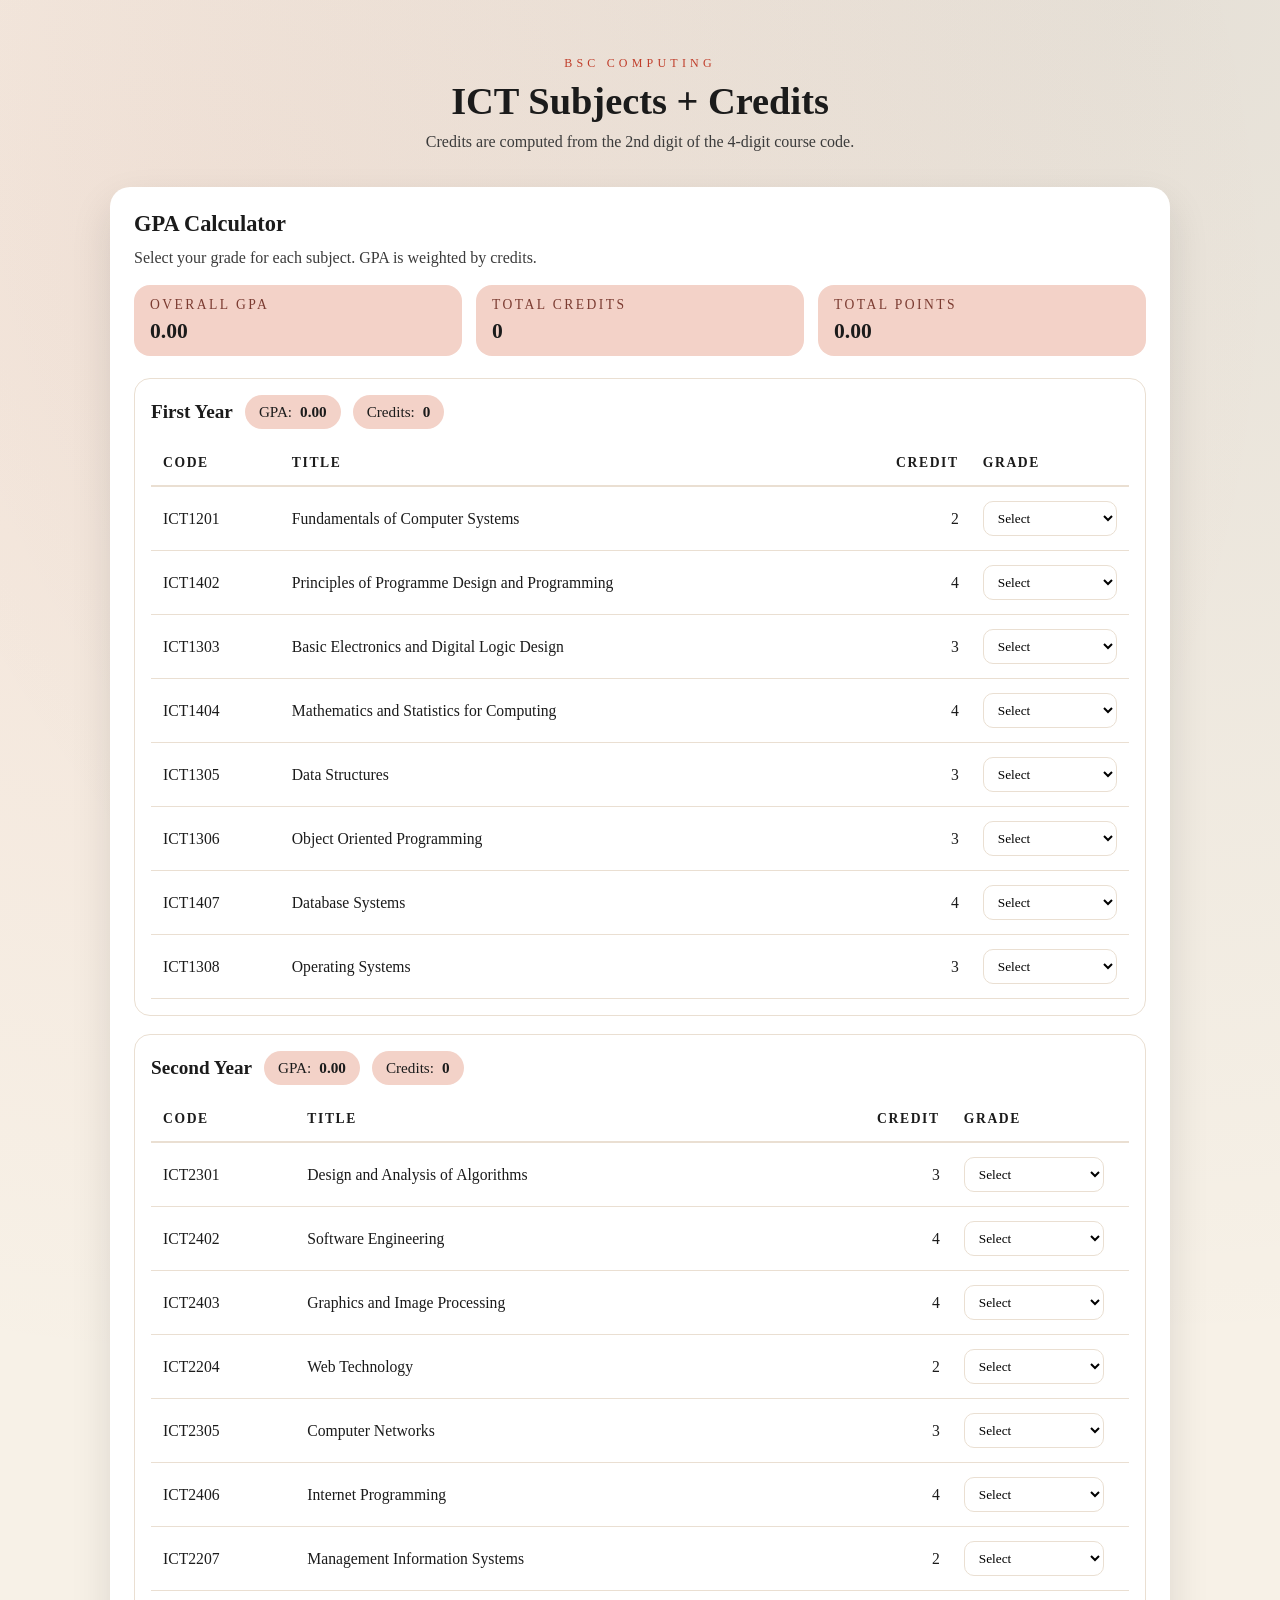
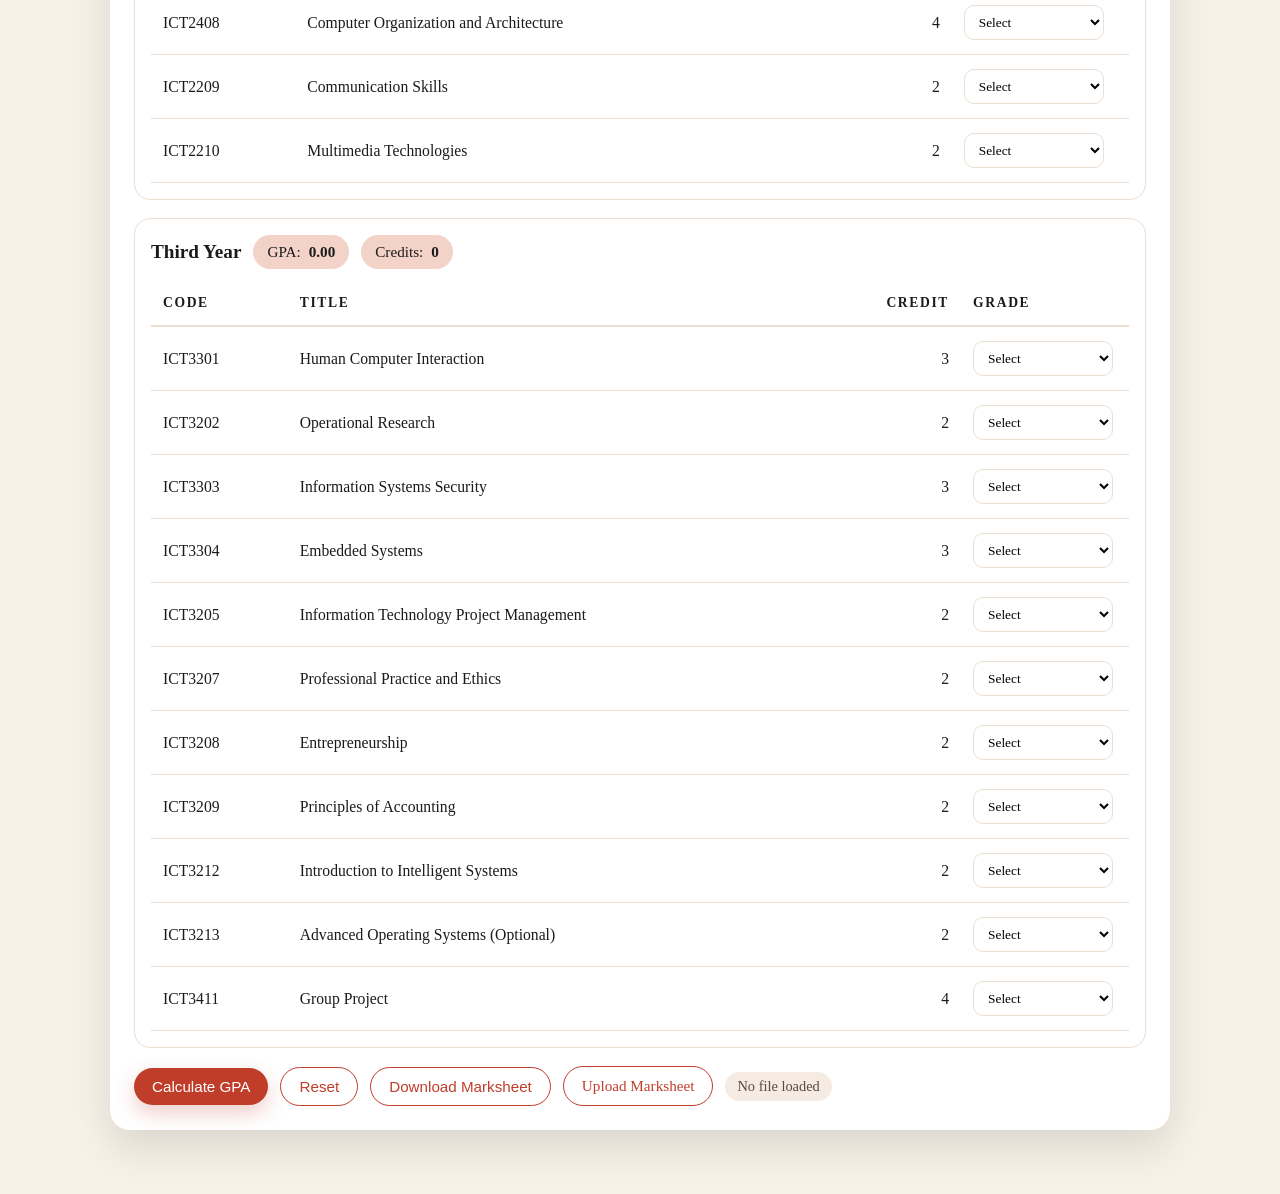
==== index.html @ 3b8036d1 "Add files via upload" ====
<!doctype html>
<html lang="en">
  <head>
    <meta charset="utf-8" />
    <meta name="viewport" content="width=device-width, initial-scale=1" />
    <title>ICT Subjects Credits</title>
    <link rel="stylesheet" href="styles.css" />
  </head>
  <body>
    <header class="hero">
      <div class="hero__inner">
        <p class="eyebrow">BSc Computing</p>
        <h1>ICT Subjects + Credits</h1>
        <p class="subtitle">Credits are computed from the 2nd digit of the 4-digit course code.</p>
      </div>
    </header>

    <main class="container">
      <section class="card">
        <div class="card__head">
          <h2>GPA Calculator</h2>
        </div>
        <p class="note">Select your grade for each subject. GPA is weighted by credits.</p>

        <div class="gpa-summary">
          <div class="summary-card">
            <span>Overall GPA</span>
            <strong id="gpaValue">0.00</strong>
          </div>
          <div class="summary-card">
            <span>Total Credits</span>
            <strong id="gpaCredits">0</strong>
          </div>
          <div class="summary-card">
            <span>Total Points</span>
            <strong id="gpaPoints">0.00</strong>
          </div>
        </div>

        <div id="gpaTables"></div>

        <div class="actions">
          <button class="btn" id="calcGpa">Calculate GPA</button>
          <button class="btn btn--ghost" id="resetGpa" type="button">Reset</button>
          <button class="btn btn--ghost" id="downloadSheet" type="button">Download Marksheet</button>
          <label class="btn btn--ghost" for="uploadSheet">Upload Marksheet</label>
          <input id="uploadSheet" type="file" accept="application/json" hidden />
          <div class="status" id="sheetStatus">No file loaded</div>
        </div>
      </section>
    </main>

    <script src="app.js"></script>
  </body>
</html>
---- styles.css ----
:root {
  --bg: #f7f1e7;
  --ink: #1b1b1b;
  --accent: #c03d2a;
  --accent-soft: #f3d2c8;
  --card: #ffffff;
  --grid: #eadfd2;
  --shadow: 0 18px 40px rgba(27, 27, 27, 0.12);
}

* {
  box-sizing: border-box;
}

body {
  margin: 0;
  font-family: "Georgia", "Times New Roman", serif;
  color: var(--ink);
  background:
    radial-gradient(circle at 15% 10%, rgba(192, 61, 42, 0.08), transparent 40%),
    radial-gradient(circle at 90% 0%, rgba(27, 27, 27, 0.08), transparent 45%),
    var(--bg);
}

.hero {
  padding: 56px 20px 36px;
  text-align: center;
}

.hero__inner {
  max-width: 900px;
  margin: 0 auto;
}

.eyebrow {
  margin: 0 0 8px;
  text-transform: uppercase;
  letter-spacing: 0.35em;
  font-size: 12px;
  color: var(--accent);
}

h1 {
  margin: 0 0 10px;
  font-size: clamp(2.2rem, 3vw, 3.6rem);
}

.subtitle {
  margin: 0;
  font-size: 1rem;
  color: #3b3b3b;
}

.container {
  max-width: 1100px;
  margin: 0 auto 64px;
  padding: 0 20px;
}

.card {
  background: var(--card);
  border-radius: 20px;
  padding: 24px;
  box-shadow: var(--shadow);
}

.card__head {
  display: flex;
  flex-wrap: wrap;
  justify-content: space-between;
  align-items: center;
  gap: 12px;
  margin-bottom: 12px;
}

.card__head h2 {
  margin: 0;
  font-size: 1.4rem;
}

.totals {
  display: flex;
  align-items: baseline;
  gap: 8px;
  font-size: 0.95rem;
  background: var(--accent-soft);
  padding: 8px 14px;
  border-radius: 999px;
}

.table-wrap {
  overflow-x: auto;
}

.note {
  margin: 0 0 18px;
  color: #3b3b3b;
}

.gpa-summary {
  display: grid;
  grid-template-columns: repeat(auto-fit, minmax(180px, 1fr));
  gap: 14px;
  margin-bottom: 22px;
}

.summary-card {
  background: var(--accent-soft);
  border-radius: 16px;
  padding: 12px 16px;
  display: flex;
  flex-direction: column;
  gap: 6px;
}

.summary-card span {
  font-size: 0.85rem;
  text-transform: uppercase;
  letter-spacing: 0.18em;
  color: #7b3b31;
}

.summary-card strong {
  font-size: 1.35rem;
}

.year-block {
  border: 1px solid var(--grid);
  border-radius: 16px;
  padding: 16px;
  margin-bottom: 18px;
  background: #fff;
}

.year-head {
  display: flex;
  flex-wrap: wrap;
  align-items: center;
  gap: 12px;
  margin-bottom: 12px;
}

.year-head h3 {
  margin: 0;
  font-size: 1.2rem;
}

table {
  width: 100%;
  border-collapse: collapse;
  min-width: 640px;
}

thead th {
  text-align: left;
  font-size: 0.85rem;
  text-transform: uppercase;
  letter-spacing: 0.12em;
  padding: 14px 12px;
  border-bottom: 2px solid var(--grid);
}

tbody td {
  padding: 14px 12px;
  border-bottom: 1px solid var(--grid);
  font-size: 0.98rem;
}

tbody tr:hover {
  background: rgba(192, 61, 42, 0.06);
}

.grade-select {
  width: 100%;
  max-width: 140px;
  padding: 8px 10px;
  border-radius: 10px;
  border: 1px solid var(--grid);
  background: #fff;
  font-family: inherit;
}

.actions {
  margin-top: 18px;
  display: flex;
  flex-wrap: wrap;
  gap: 12px;
  align-items: center;
  justify-content: flex-start;
}

.btn {
  border: none;
  background: var(--accent);
  color: #fff;
  padding: 10px 18px;
  border-radius: 999px;
  font-size: 0.95rem;
  cursor: pointer;
  transition: transform 120ms ease, box-shadow 120ms ease;
  box-shadow: 0 8px 20px rgba(192, 61, 42, 0.25);
}

.btn:hover {
  transform: translateY(-1px);
}

.btn--ghost {
  background: transparent;
  color: var(--accent);
  border: 1px solid var(--accent);
  box-shadow: none;
}

.status {
  font-size: 0.9rem;
  color: #5a4a3e;
  padding: 6px 12px;
  border-radius: 999px;
  background: #f5ebe2;
}

.num {
  text-align: right;
}

@media (max-width: 720px) {
  .hero {
    padding-top: 40px;
  }

  .card {
    padding: 18px;
  }
}
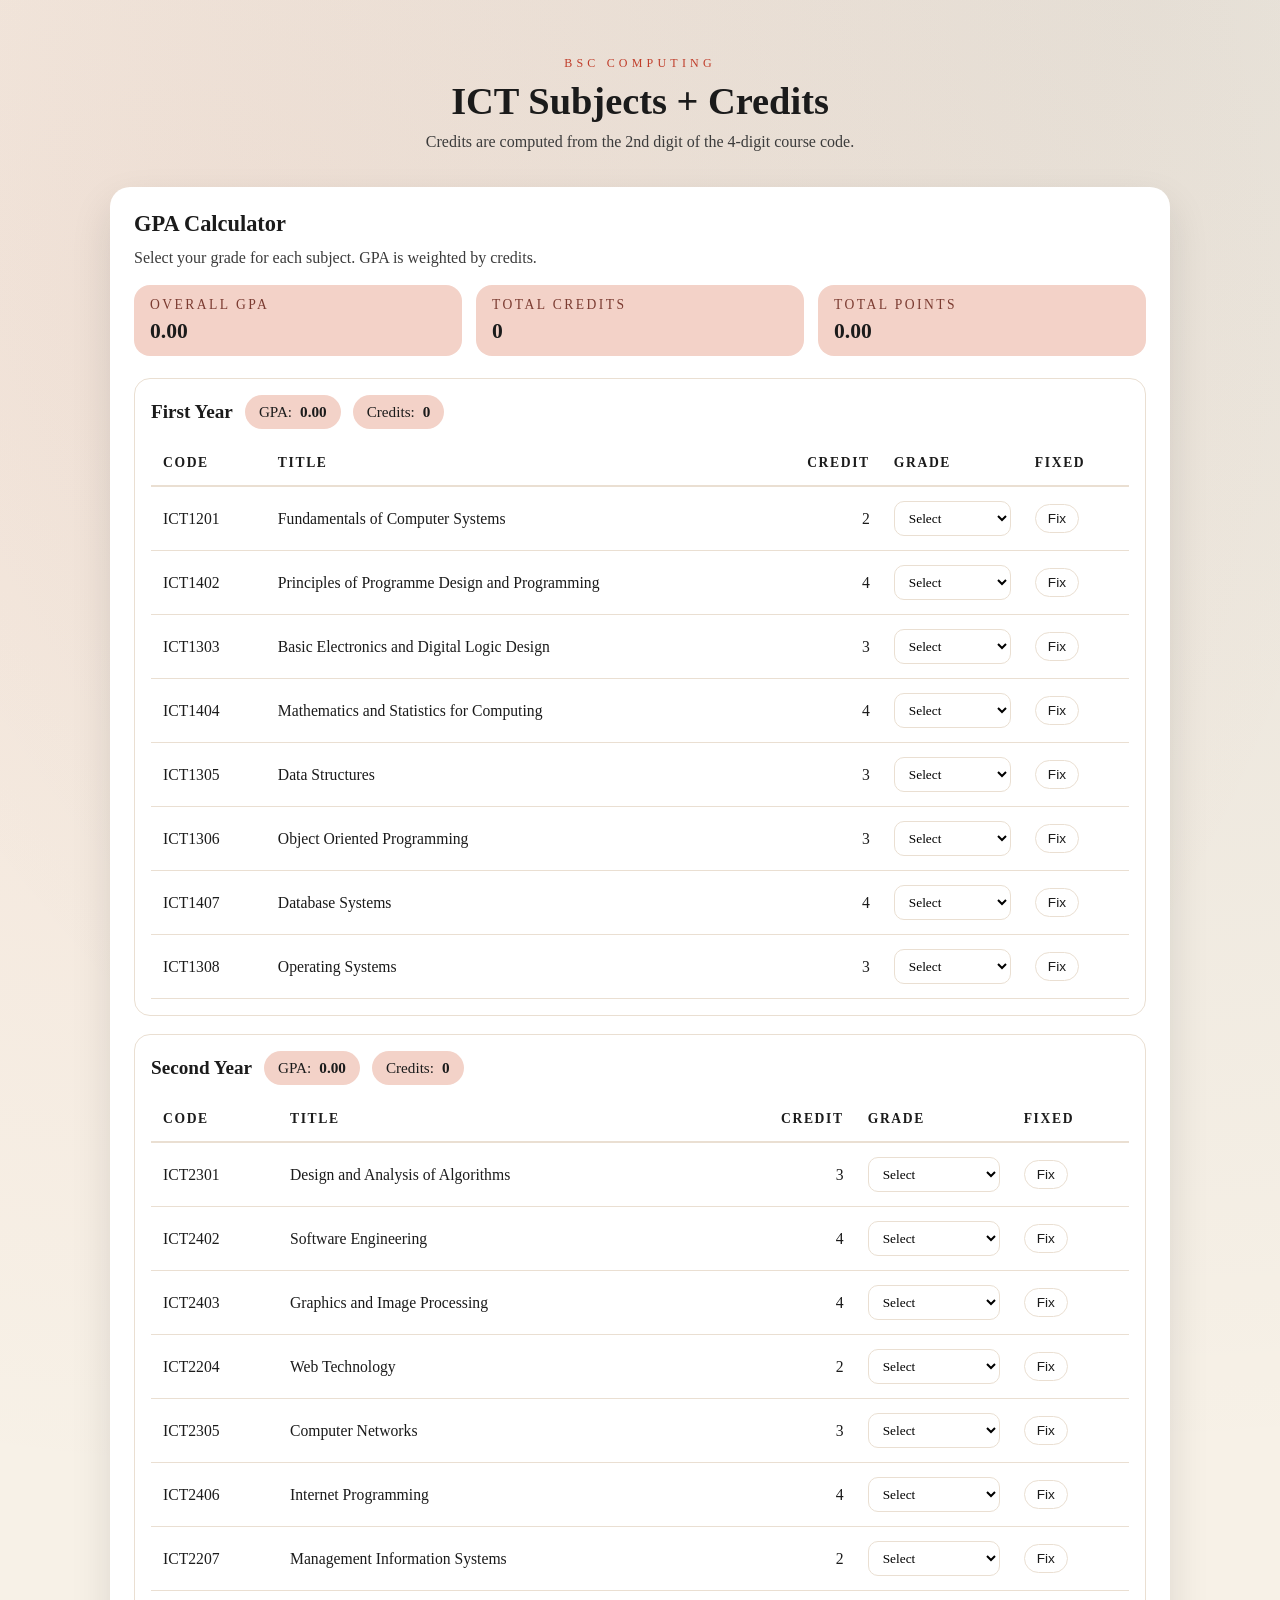
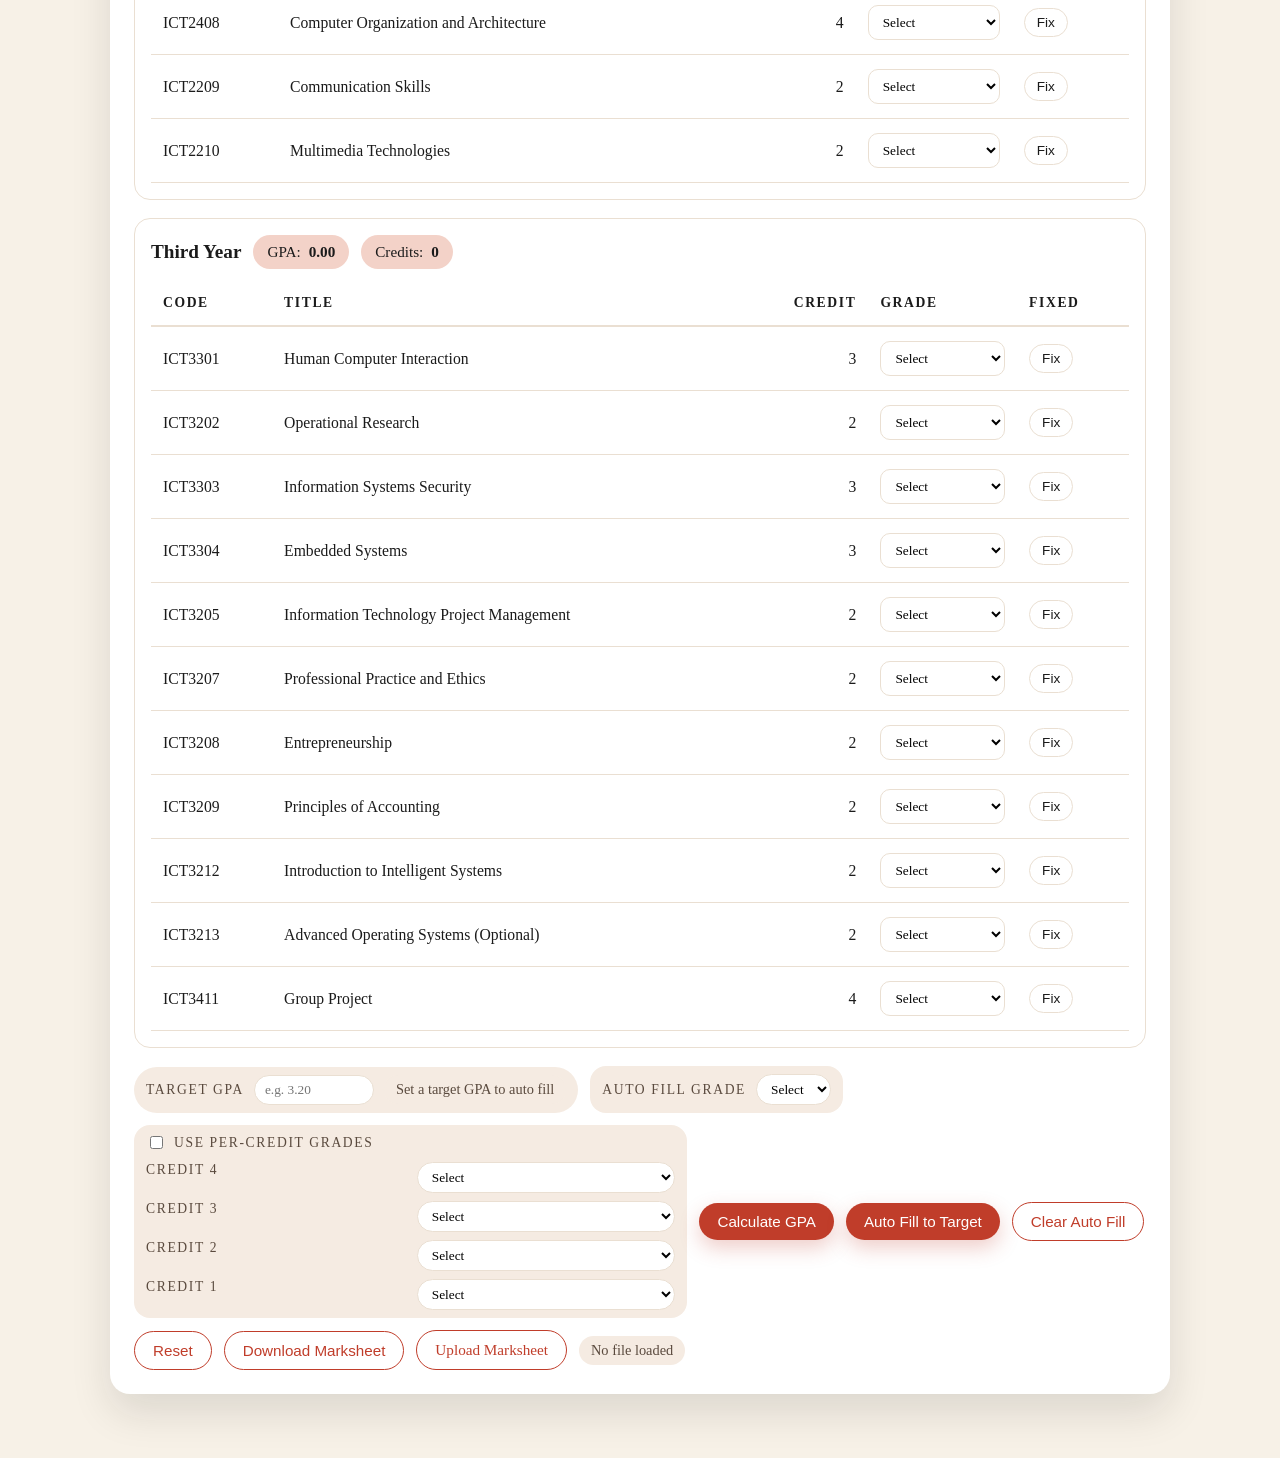
==== commit f4d3091a: "Add files via upload" ====
--- a/index.html
+++ b/index.html
@@ -40,7 +40,104 @@
         <div id="gpaTables"></div>
 
         <div class="actions">
+          <div class="target">
+            <label for="targetGpa">Target GPA</label>
+            <input id="targetGpa" type="number" step="0.01" min="0" max="4" placeholder="e.g. 3.20" />
+            <div class="status" id="targetStatus">Set a target GPA to auto fill</div>
+          </div>
+          <div class="auto-fill">
+            <label for="autoGrade">Auto fill grade</label>
+            <select id="autoGrade">
+              <option value="">Select</option>
+              <option value="A+">A+</option>
+              <option value="A">A</option>
+              <option value="A-">A-</option>
+              <option value="B+">B+</option>
+              <option value="B">B</option>
+              <option value="B-">B-</option>
+              <option value="C+">C+</option>
+              <option value="C">C</option>
+              <option value="C-">C-</option>
+              <option value="D+">D+</option>
+              <option value="D">D</option>
+              <option value="F">F</option>
+            </select>
+          </div>
+          <div class="auto-credit">
+            <label class="checkbox">
+              <input id="useCreditMap" type="checkbox" />
+              Use per-credit grades
+            </label>
+            <div class="credit-map">
+              <label for="credit4">Credit 4</label>
+              <select id="credit4">
+                <option value="">Select</option>
+                <option value="A+">A+</option>
+                <option value="A">A</option>
+                <option value="A-">A-</option>
+                <option value="B+">B+</option>
+                <option value="B">B</option>
+                <option value="B-">B-</option>
+                <option value="C+">C+</option>
+                <option value="C">C</option>
+                <option value="C-">C-</option>
+                <option value="D+">D+</option>
+                <option value="D">D</option>
+                <option value="F">F</option>
+              </select>
+              <label for="credit3">Credit 3</label>
+              <select id="credit3">
+                <option value="">Select</option>
+                <option value="A+">A+</option>
+                <option value="A">A</option>
+                <option value="A-">A-</option>
+                <option value="B+">B+</option>
+                <option value="B">B</option>
+                <option value="B-">B-</option>
+                <option value="C+">C+</option>
+                <option value="C">C</option>
+                <option value="C-">C-</option>
+                <option value="D+">D+</option>
+                <option value="D">D</option>
+                <option value="F">F</option>
+              </select>
+              <label for="credit2">Credit 2</label>
+              <select id="credit2">
+                <option value="">Select</option>
+                <option value="A+">A+</option>
+                <option value="A">A</option>
+                <option value="A-">A-</option>
+                <option value="B+">B+</option>
+                <option value="B">B</option>
+                <option value="B-">B-</option>
+                <option value="C+">C+</option>
+                <option value="C">C</option>
+                <option value="C-">C-</option>
+                <option value="D+">D+</option>
+                <option value="D">D</option>
+                <option value="F">F</option>
+              </select>
+              <label for="credit1">Credit 1</label>
+              <select id="credit1">
+                <option value="">Select</option>
+                <option value="A+">A+</option>
+                <option value="A">A</option>
+                <option value="A-">A-</option>
+                <option value="B+">B+</option>
+                <option value="B">B</option>
+                <option value="B-">B-</option>
+                <option value="C+">C+</option>
+                <option value="C">C</option>
+                <option value="C-">C-</option>
+                <option value="D+">D+</option>
+                <option value="D">D</option>
+                <option value="F">F</option>
+              </select>
+            </div>
+          </div>
           <button class="btn" id="calcGpa">Calculate GPA</button>
+          <button class="btn" id="autoFill" type="button">Auto Fill to Target</button>
+          <button class="btn btn--ghost" id="clearAutoFill" type="button">Clear Auto Fill</button>
           <button class="btn btn--ghost" id="resetGpa" type="button">Reset</button>
           <button class="btn btn--ghost" id="downloadSheet" type="button">Download Marksheet</button>
           <label class="btn btn--ghost" for="uploadSheet">Upload Marksheet</label>
--- a/styles.css
+++ b/styles.css
@@ -180,6 +180,22 @@
   font-family: inherit;
 }
 
+.fix-btn {
+  border: 1px solid var(--grid);
+  background: #fff;
+  color: var(--ink);
+  padding: 6px 12px;
+  border-radius: 999px;
+  font-size: 0.85rem;
+  cursor: pointer;
+}
+
+.fix-btn.is-fixed {
+  border-color: var(--accent);
+  background: var(--accent-soft);
+  color: #7b3b31;
+}
+
 .actions {
   margin-top: 18px;
   display: flex;
@@ -187,6 +203,74 @@
   gap: 12px;
   align-items: center;
   justify-content: flex-start;
+}
+
+.target {
+  display: flex;
+  flex-wrap: wrap;
+  align-items: center;
+  gap: 10px;
+  padding: 8px 12px;
+  border-radius: 999px;
+  background: #f5ebe2;
+}
+
+.target label {
+  font-size: 0.85rem;
+  text-transform: uppercase;
+  letter-spacing: 0.12em;
+  color: #5a4a3e;
+}
+
+.target input {
+  width: 120px;
+  padding: 6px 10px;
+  border-radius: 999px;
+  border: 1px solid var(--grid);
+  font-family: inherit;
+}
+
+.auto-fill,
+.auto-credit {
+  display: flex;
+  flex-wrap: wrap;
+  align-items: center;
+  gap: 10px;
+  padding: 8px 12px;
+  border-radius: 16px;
+  background: #f5ebe2;
+}
+
+.auto-fill label,
+.auto-credit label {
+  font-size: 0.85rem;
+  text-transform: uppercase;
+  letter-spacing: 0.12em;
+  color: #5a4a3e;
+}
+
+.auto-fill select,
+.auto-credit select {
+  padding: 6px 10px;
+  border-radius: 999px;
+  border: 1px solid var(--grid);
+  background: #fff;
+  font-family: inherit;
+}
+
+.checkbox {
+  display: flex;
+  align-items: center;
+  gap: 8px;
+  text-transform: none;
+  letter-spacing: normal;
+}
+
+.credit-map {
+  display: grid;
+  grid-template-columns: repeat(2, minmax(140px, 1fr));
+  gap: 8px 12px;
+  width: 100%;
 }
 
 .btn {
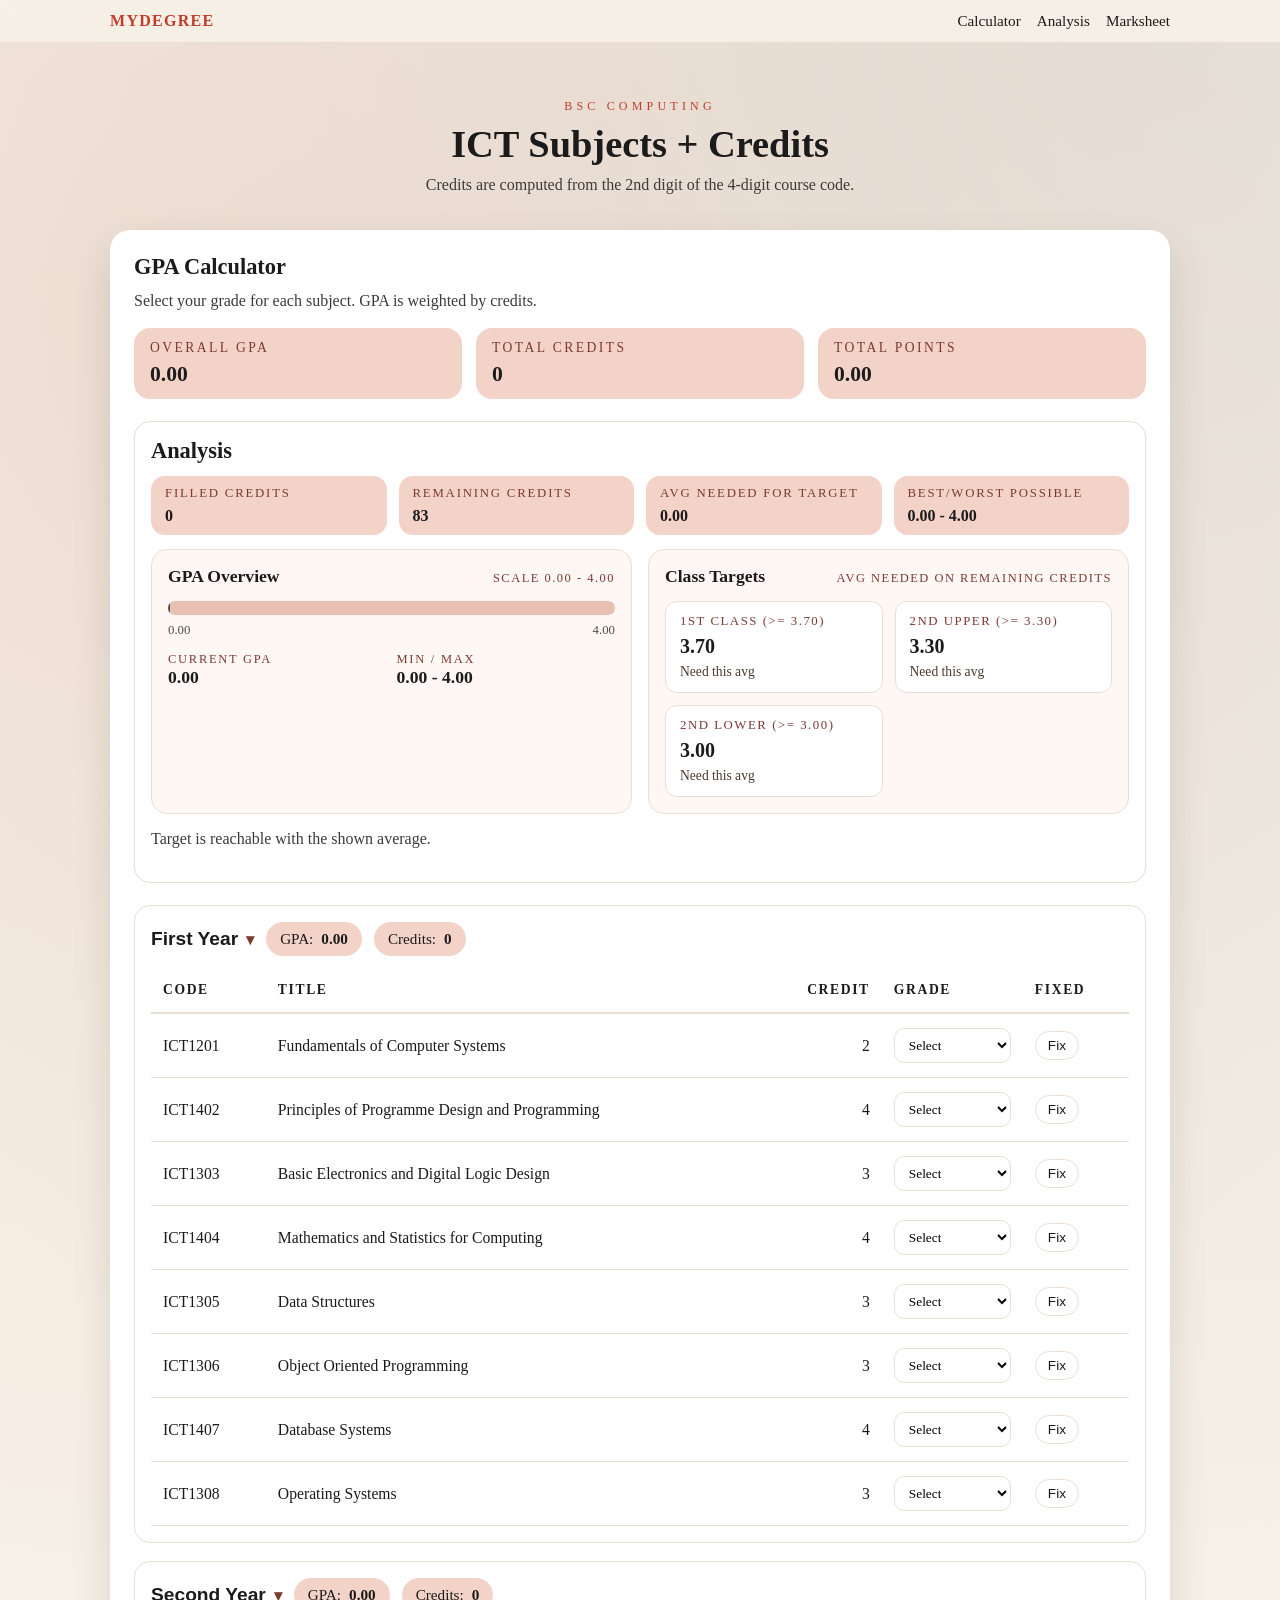
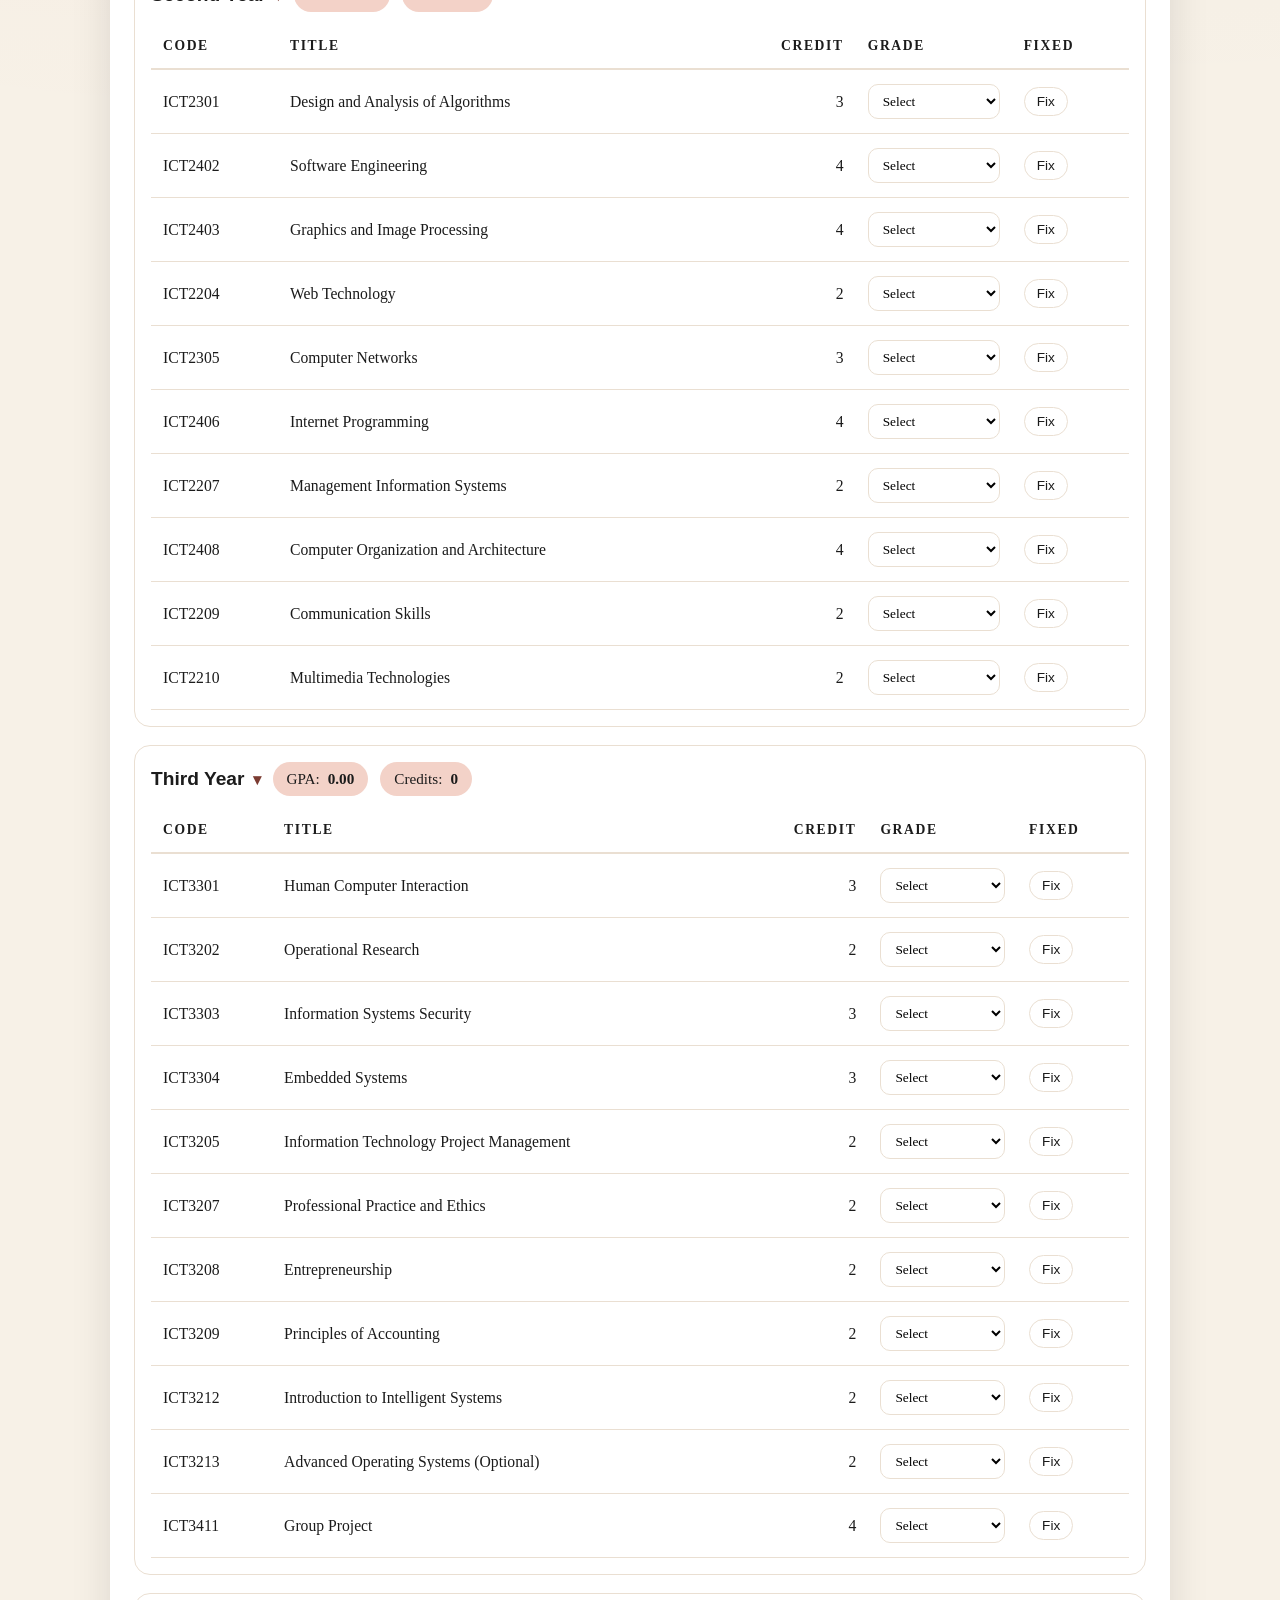
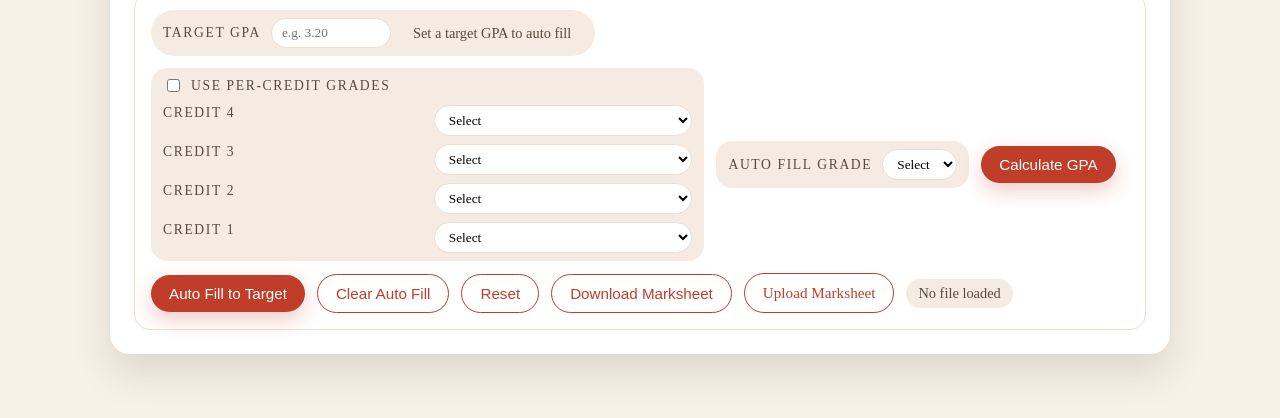
==== commit f215f386: "Add files via upload" ====
--- a/index.html
+++ b/index.html
@@ -7,6 +7,16 @@
     <link rel="stylesheet" href="styles.css" />
   </head>
   <body>
+    <nav class="nav">
+      <div class="nav__inner">
+        <div class="brand">MyDegree</div>
+        <div class="nav__links">
+          <a href="#calculator">Calculator</a>
+          <a href="analysis.html">Analysis</a>
+          <a href="#marksheet">Marksheet</a>
+        </div>
+      </div>
+    </nav>
     <header class="hero">
       <div class="hero__inner">
         <p class="eyebrow">BSc Computing</p>
@@ -16,7 +26,7 @@
     </header>
 
     <main class="container">
-      <section class="card">
+      <section class="card" id="calculator">
         <div class="card__head">
           <h2>GPA Calculator</h2>
         </div>
@@ -37,13 +47,165 @@
           </div>
         </div>
 
+        <section class="analysis" id="analysis">
+          <div class="card__head">
+            <h2>Analysis</h2>
+          </div>
+          <div class="analysis-grid">
+            <div class="analysis-card">
+              <span>Filled Credits</span>
+              <strong id="analysisFilled">0</strong>
+            </div>
+            <div class="analysis-card">
+              <span>Remaining Credits</span>
+              <strong id="analysisRemaining">0</strong>
+            </div>
+            <div class="analysis-card">
+              <span>Avg Needed for Target</span>
+              <strong id="analysisNeed">0.00</strong>
+            </div>
+            <div class="analysis-card">
+              <span>Best/Worst Possible</span>
+              <strong id="analysisRange">0.00 - 0.00</strong>
+            </div>
+          </div>
+
+          <div class="analysis-wide">
+            <div class="analysis-panel">
+              <div class="panel-head">
+                <h3>GPA Overview</h3>
+                <span class="panel-meta">Scale 0.00 - 4.00</span>
+              </div>
+              <div class="gpa-meter">
+                <div class="gpa-track">
+                  <div class="gpa-range" id="analysisRangeBar"></div>
+                  <div class="gpa-fill" id="analysisGpaBar"></div>
+                  <div class="gpa-marker" id="analysisTargetMarker"></div>
+                </div>
+                <div class="gpa-legend">
+                  <span>0.00</span>
+                  <span>4.00</span>
+                </div>
+              </div>
+              <div class="gpa-lines">
+                <div>
+                  <span>Current GPA</span>
+                  <strong id="analysisGpaLine">0.00</strong>
+                </div>
+                <div>
+                  <span>Min / Max</span>
+                  <strong id="analysisRangeLine">0.00 - 0.00</strong>
+                </div>
+              </div>
+            </div>
+
+            <div class="analysis-panel">
+              <div class="panel-head">
+                <h3>Class Targets</h3>
+                <span class="panel-meta">Avg needed on remaining credits</span>
+              </div>
+              <div class="class-grid">
+                <div class="class-card">
+                  <span>1st Class (>= 3.70)</span>
+                  <strong id="analysisFirstAvg">0.00</strong>
+                  <em id="analysisFirstNote">-</em>
+                </div>
+                <div class="class-card">
+                  <span>2nd Upper (>= 3.30)</span>
+                  <strong id="analysisSecondUpperAvg">0.00</strong>
+                  <em id="analysisSecondUpperNote">-</em>
+                </div>
+                <div class="class-card">
+                  <span>2nd Lower (>= 3.00)</span>
+                  <strong id="analysisSecondLowerAvg">0.00</strong>
+                  <em id="analysisSecondLowerNote">-</em>
+                </div>
+              </div>
+            </div>
+          </div>
+
+          <p class="note" id="analysisNote">Set a target GPA to see the required average.</p>
+        </section>
+
         <div id="gpaTables"></div>
 
-        <div class="actions">
+        <div class="actions" id="marksheet">
           <div class="target">
             <label for="targetGpa">Target GPA</label>
             <input id="targetGpa" type="number" step="0.01" min="0" max="4" placeholder="e.g. 3.20" />
             <div class="status" id="targetStatus">Set a target GPA to auto fill</div>
+          </div>
+          <div class="auto-credit">
+            <label class="checkbox">
+              <input id="useCreditMap" type="checkbox" />
+              Use per-credit grades
+            </label>
+            <div class="credit-map">
+              <label for="credit4">Credit 4</label>
+              <select id="credit4">
+                <option value="">Select</option>
+                <option value="A+">A+</option>
+                <option value="A">A</option>
+                <option value="A-">A-</option>
+                <option value="B+">B+</option>
+                <option value="B">B</option>
+                <option value="B-">B-</option>
+                <option value="C+">C+</option>
+                <option value="C">C</option>
+                <option value="C-">C-</option>
+                <option value="D+">D+</option>
+                <option value="D">D</option>
+                <option value="F">F</option>
+              </select>
+              <label for="credit3">Credit 3</label>
+              <select id="credit3">
+                <option value="">Select</option>
+                <option value="A+">A+</option>
+                <option value="A">A</option>
+                <option value="A-">A-</option>
+                <option value="B+">B+</option>
+                <option value="B">B</option>
+                <option value="B-">B-</option>
+                <option value="C+">C+</option>
+                <option value="C">C</option>
+                <option value="C-">C-</option>
+                <option value="D+">D+</option>
+                <option value="D">D</option>
+                <option value="F">F</option>
+              </select>
+              <label for="credit2">Credit 2</label>
+              <select id="credit2">
+                <option value="">Select</option>
+                <option value="A+">A+</option>
+                <option value="A">A</option>
+                <option value="A-">A-</option>
+                <option value="B+">B+</option>
+                <option value="B">B</option>
+                <option value="B-">B-</option>
+                <option value="C+">C+</option>
+                <option value="C">C</option>
+                <option value="C-">C-</option>
+                <option value="D+">D+</option>
+                <option value="D">D</option>
+                <option value="F">F</option>
+              </select>
+              <label for="credit1">Credit 1</label>
+              <select id="credit1">
+                <option value="">Select</option>
+                <option value="A+">A+</option>
+                <option value="A">A</option>
+                <option value="A-">A-</option>
+                <option value="B+">B+</option>
+                <option value="B">B</option>
+                <option value="B-">B-</option>
+                <option value="C+">C+</option>
+                <option value="C">C</option>
+                <option value="C-">C-</option>
+                <option value="D+">D+</option>
+                <option value="D">D</option>
+                <option value="F">F</option>
+              </select>
+            </div>
           </div>
           <div class="auto-fill">
             <label for="autoGrade">Auto fill grade</label>
@@ -63,78 +225,6 @@
               <option value="F">F</option>
             </select>
           </div>
-          <div class="auto-credit">
-            <label class="checkbox">
-              <input id="useCreditMap" type="checkbox" />
-              Use per-credit grades
-            </label>
-            <div class="credit-map">
-              <label for="credit4">Credit 4</label>
-              <select id="credit4">
-                <option value="">Select</option>
-                <option value="A+">A+</option>
-                <option value="A">A</option>
-                <option value="A-">A-</option>
-                <option value="B+">B+</option>
-                <option value="B">B</option>
-                <option value="B-">B-</option>
-                <option value="C+">C+</option>
-                <option value="C">C</option>
-                <option value="C-">C-</option>
-                <option value="D+">D+</option>
-                <option value="D">D</option>
-                <option value="F">F</option>
-              </select>
-              <label for="credit3">Credit 3</label>
-              <select id="credit3">
-                <option value="">Select</option>
-                <option value="A+">A+</option>
-                <option value="A">A</option>
-                <option value="A-">A-</option>
-                <option value="B+">B+</option>
-                <option value="B">B</option>
-                <option value="B-">B-</option>
-                <option value="C+">C+</option>
-                <option value="C">C</option>
-                <option value="C-">C-</option>
-                <option value="D+">D+</option>
-                <option value="D">D</option>
-                <option value="F">F</option>
-              </select>
-              <label for="credit2">Credit 2</label>
-              <select id="credit2">
-                <option value="">Select</option>
-                <option value="A+">A+</option>
-                <option value="A">A</option>
-                <option value="A-">A-</option>
-                <option value="B+">B+</option>
-                <option value="B">B</option>
-                <option value="B-">B-</option>
-                <option value="C+">C+</option>
-                <option value="C">C</option>
-                <option value="C-">C-</option>
-                <option value="D+">D+</option>
-                <option value="D">D</option>
-                <option value="F">F</option>
-              </select>
-              <label for="credit1">Credit 1</label>
-              <select id="credit1">
-                <option value="">Select</option>
-                <option value="A+">A+</option>
-                <option value="A">A</option>
-                <option value="A-">A-</option>
-                <option value="B+">B+</option>
-                <option value="B">B</option>
-                <option value="B-">B-</option>
-                <option value="C+">C+</option>
-                <option value="C">C</option>
-                <option value="C-">C-</option>
-                <option value="D+">D+</option>
-                <option value="D">D</option>
-                <option value="F">F</option>
-              </select>
-            </div>
-          </div>
           <button class="btn" id="calcGpa">Calculate GPA</button>
           <button class="btn" id="autoFill" type="button">Auto Fill to Target</button>
           <button class="btn btn--ghost" id="clearAutoFill" type="button">Clear Auto Fill</button>
--- a/styles.css
+++ b/styles.css
@@ -22,6 +22,44 @@
     var(--bg);
 }
 
+.nav {
+  position: sticky;
+  top: 0;
+  z-index: 20;
+  backdrop-filter: blur(6px);
+  background: rgba(247, 241, 231, 0.9);
+  border-bottom: 1px solid var(--grid);
+}
+
+.nav__inner {
+  max-width: 1100px;
+  margin: 0 auto;
+  padding: 12px 20px;
+  display: flex;
+  align-items: center;
+  justify-content: space-between;
+  gap: 16px;
+}
+
+.brand {
+  font-weight: 700;
+  letter-spacing: 0.08em;
+  text-transform: uppercase;
+  color: var(--accent);
+}
+
+.nav__links {
+  display: flex;
+  flex-wrap: wrap;
+  gap: 16px;
+}
+
+.nav__links a {
+  text-decoration: none;
+  color: var(--ink);
+  font-size: 0.95rem;
+}
+
 .hero {
   padding: 56px 20px 36px;
   text-align: center;
@@ -97,6 +135,7 @@
   color: #3b3b3b;
 }
 
+
 .gpa-summary {
   display: grid;
   grid-template-columns: repeat(auto-fit, minmax(180px, 1fr));
@@ -104,6 +143,201 @@
   margin-bottom: 22px;
 }
 
+.analysis {
+  margin: 12px 0 22px;
+  padding: 16px;
+  border-radius: 16px;
+  border: 1px solid var(--grid);
+  background: #fff;
+}
+
+.analysis-grid {
+  display: grid;
+  grid-template-columns: repeat(auto-fit, minmax(180px, 1fr));
+  gap: 12px;
+  margin-bottom: 10px;
+}
+
+.analysis-card {
+  background: var(--accent-soft);
+  border-radius: 14px;
+  padding: 10px 14px;
+  display: flex;
+  flex-direction: column;
+  gap: 6px;
+}
+
+.analysis-card span {
+  font-size: 0.8rem;
+  text-transform: uppercase;
+  letter-spacing: 0.14em;
+  color: #7b3b31;
+}
+
+.analysis-wide {
+  display: grid;
+  grid-template-columns: repeat(auto-fit, minmax(260px, 1fr));
+  gap: 16px;
+  margin: 14px 0 16px;
+}
+
+.analysis-panel {
+  border: 1px solid var(--grid);
+  border-radius: 16px;
+  padding: 16px;
+  background: #fff7f3;
+  display: flex;
+  flex-direction: column;
+  gap: 14px;
+}
+
+.panel-head {
+  display: flex;
+  align-items: baseline;
+  justify-content: space-between;
+  gap: 12px;
+}
+
+.panel-head h3 {
+  margin: 0;
+  font-size: 1.1rem;
+}
+
+.panel-meta {
+  font-size: 0.78rem;
+  text-transform: uppercase;
+  letter-spacing: 0.12em;
+  color: #7b3b31;
+}
+
+.gpa-meter {
+  display: flex;
+  flex-direction: column;
+  gap: 8px;
+}
+
+.gpa-track {
+  position: relative;
+  height: 14px;
+  border-radius: 999px;
+  background: #f1e1d5;
+  overflow: hidden;
+}
+
+.gpa-range {
+  position: absolute;
+  top: 0;
+  height: 100%;
+  background: rgba(192, 61, 42, 0.2);
+}
+
+.gpa-fill {
+  position: absolute;
+  top: 0;
+  height: 100%;
+  background: var(--accent);
+  border-radius: 999px;
+  transition: width 0.3s ease;
+}
+
+.gpa-marker {
+  position: absolute;
+  top: -6px;
+  width: 2px;
+  height: 26px;
+  background: #1b1b1b;
+  opacity: 0.7;
+}
+
+.gpa-legend {
+  display: flex;
+  justify-content: space-between;
+  font-size: 0.8rem;
+  color: #5a4a3e;
+}
+
+.gpa-lines {
+  display: grid;
+  grid-template-columns: repeat(auto-fit, minmax(140px, 1fr));
+  gap: 10px;
+}
+
+.gpa-lines span {
+  display: block;
+  font-size: 0.78rem;
+  text-transform: uppercase;
+  letter-spacing: 0.14em;
+  color: #7b3b31;
+}
+
+.gpa-lines strong {
+  font-size: 1.1rem;
+}
+
+.class-grid {
+  display: grid;
+  grid-template-columns: repeat(auto-fit, minmax(170px, 1fr));
+  gap: 12px;
+}
+
+.class-card {
+  background: #fff;
+  border-radius: 12px;
+  padding: 12px 14px;
+  border: 1px solid var(--grid);
+  display: flex;
+  flex-direction: column;
+  gap: 6px;
+}
+
+.class-card span {
+  font-size: 0.8rem;
+  text-transform: uppercase;
+  letter-spacing: 0.12em;
+  color: #7b3b31;
+}
+
+.class-card strong {
+  font-size: 1.25rem;
+}
+
+.class-card em {
+  font-style: normal;
+  font-size: 0.85rem;
+  color: #4a3a30;
+}
+
+.analysis-actions {
+  display: flex;
+  flex-wrap: wrap;
+  gap: 12px;
+  align-items: center;
+  margin-bottom: 18px;
+}
+
+.target-row {
+  display: flex;
+  flex-wrap: wrap;
+  gap: 12px;
+  align-items: center;
+  margin: 10px 0 6px;
+}
+
+.target-row label {
+  font-size: 0.85rem;
+  text-transform: uppercase;
+  letter-spacing: 0.12em;
+  color: #5a4a3e;
+}
+
+.target-row input {
+  width: 140px;
+  padding: 6px 10px;
+  border-radius: 999px;
+  border: 1px solid var(--grid);
+  font-family: inherit;
+}
+
 .summary-card {
   background: var(--accent-soft);
   border-radius: 16px;
@@ -140,9 +374,31 @@
   margin-bottom: 12px;
 }
 
-.year-head h3 {
-  margin: 0;
+.year-toggle {
+  border: none;
+  background: transparent;
   font-size: 1.2rem;
+  font-weight: 700;
+  color: var(--ink);
+  cursor: pointer;
+  padding: 0;
+  display: flex;
+  align-items: center;
+  gap: 8px;
+}
+
+.year-toggle::after {
+  content: "▾";
+  font-size: 1rem;
+  color: #7b3b31;
+}
+
+.year-block.is-collapsed .year-toggle::after {
+  content: "▸";
+}
+
+.year-block.is-collapsed .table-wrap {
+  display: none;
 }
 
 table {
@@ -168,6 +424,10 @@
 
 tbody tr:hover {
   background: rgba(192, 61, 42, 0.06);
+}
+
+.is-fixed-row {
+  background: rgba(192, 61, 42, 0.1);
 }
 
 .grade-select {
@@ -203,6 +463,10 @@
   gap: 12px;
   align-items: center;
   justify-content: flex-start;
+  padding: 16px;
+  border-radius: 16px;
+  border: 1px solid var(--grid);
+  background: #fff;
 }
 
 .target {
